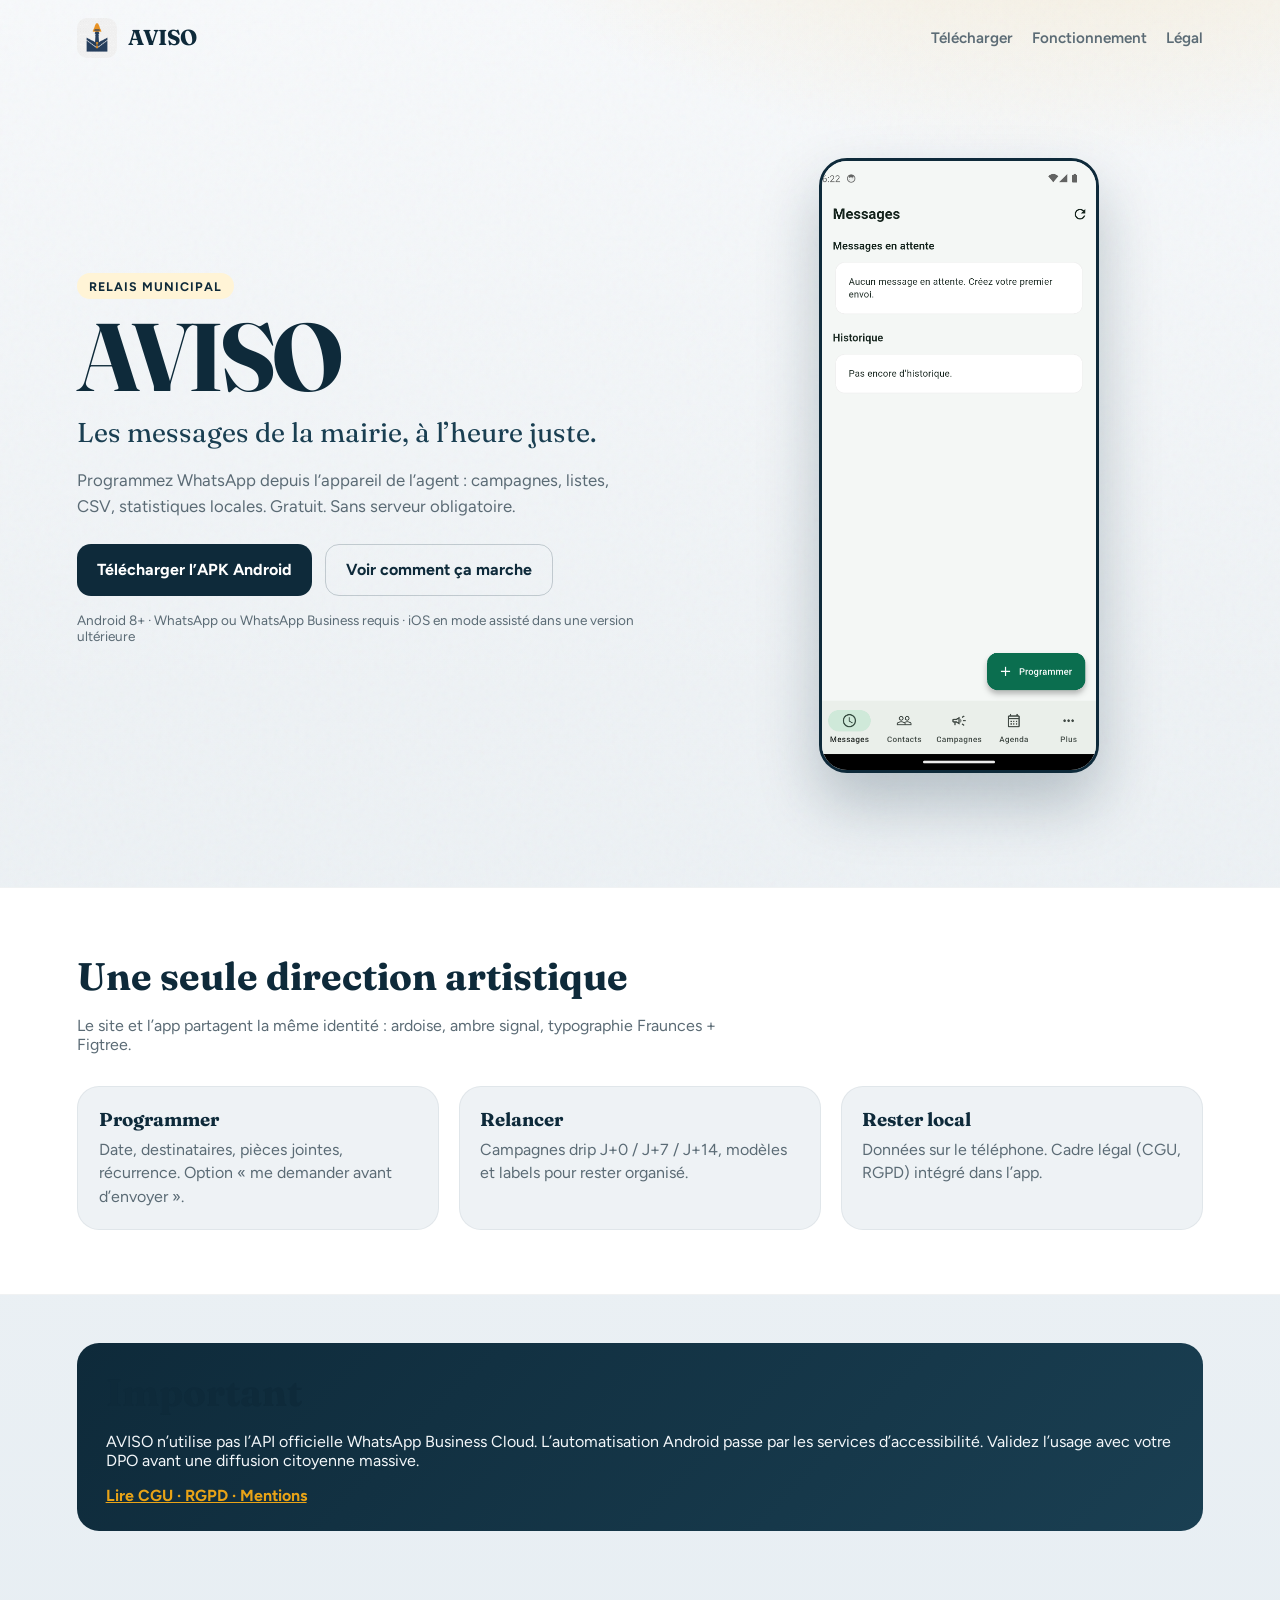
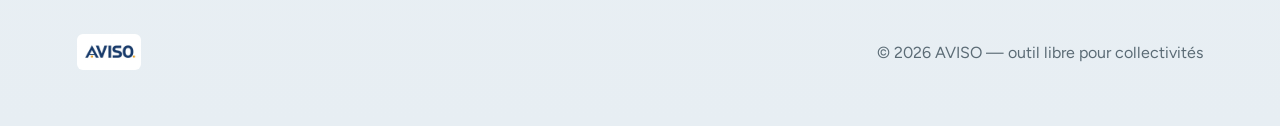
==== index.html @ c664f96c "site: AVISO download landing" ====
<!DOCTYPE html>
<html lang="fr">
<head>
  <meta charset="UTF-8" />
  <meta name="viewport" content="width=device-width, initial-scale=1" />
  <title>AVISO — Messages de mairie, à l’heure juste</title>
  <meta name="description" content="AVISO : application Android gratuite pour programmer les messages WhatsApp de votre collectivité. Téléchargement officiel." />
  <link rel="icon" href="aviso_logo.jpg" />
  <link rel="preconnect" href="https://fonts.googleapis.com" />
  <link rel="preconnect" href="https://fonts.gstatic.com" crossorigin />
  <link href="https://fonts.googleapis.com/css2?family=Figtree:wght@400;600;700&family=Fraunces:opsz,wght@9..144,600;9..144,700&display=swap" rel="stylesheet" />
  <link rel="stylesheet" href="styles.css" />
</head>
<body>
  <div class="noise" aria-hidden="true"></div>

  <header class="top">
    <a class="brand" href="./">
      <img src="aviso_logo.jpg" width="40" height="40" alt="" />
      <span>AVISO</span>
    </a>
    <nav>
      <a href="#telecharger">Télécharger</a>
      <a href="#fonctionne">Fonctionnement</a>
      <a href="legal.html">Légal</a>
    </nav>
  </header>

  <main>
    <section class="hero">
      <div class="hero-copy">
        <p class="eyebrow">Relais municipal</p>
        <h1>AVISO</h1>
        <p class="lead">Les messages de la mairie, à l’heure juste.</p>
        <p class="sub">
          Programmez WhatsApp depuis l’appareil de l’agent&nbsp;: campagnes,
          listes, CSV, statistiques locales. Gratuit. Sans serveur obligatoire.
        </p>
        <div class="cta-row" id="telecharger">
          <a class="btn primary" href="aviso-latest.apk" download>Télécharger l’APK Android</a>
          <a class="btn ghost" href="#fonctionne">Voir comment ça marche</a>
        </div>
        <p class="fine">Android 8+ · WhatsApp ou WhatsApp Business requis · iOS en mode assisté dans une version ultérieure</p>
      </div>
      <div class="hero-visual" aria-hidden="true">
        <div class="beacon"></div>
        <img class="phone-shot" src="shot_accueil.png" alt="Aperçu de l’application AVISO" />
      </div>
    </section>

    <section class="strip" id="fonctionne">
      <h2>Une seule direction artistique</h2>
      <p>Le site et l’app partagent la même identité&nbsp;: ardoise, ambre signal, typographie Fraunces + Figtree.</p>
      <div class="grid3">
        <article>
          <h3>Programmer</h3>
          <p>Date, destinataires, pièces jointes, récurrence. Option « me demander avant d’envoyer ».</p>
        </article>
        <article>
          <h3>Relancer</h3>
          <p>Campagnes drip J+0 / J+7 / J+14, modèles et labels pour rester organisé.</p>
        </article>
        <article>
          <h3>Rester local</h3>
          <p>Données sur le téléphone. Cadre légal (CGU, RGPD) intégré dans l’app.</p>
        </article>
      </div>
    </section>

    <section class="warn">
      <h2>Important</h2>
      <p>
        AVISO n’utilise pas l’API officielle WhatsApp Business Cloud. L’automatisation
        Android passe par les services d’accessibilité. Validez l’usage avec votre DPO
        avant une diffusion citoyenne massive.
      </p>
      <a href="legal.html">Lire CGU · RGPD · Mentions</a>
    </section>
  </main>

  <footer>
    <img src="aviso_wordmark.jpg" alt="AVISO" class="wordmark" />
    <p>© <span id="y"></span> AVISO — outil libre pour collectivités</p>
  </footer>
  <script>document.getElementById('y').textContent = new Date().getFullYear()</script>
</body>
</html>
---- styles.css ----
:root {
  --slate: #0e2a3a;
  --slate-soft: #1a3f52;
  --amber: #e8a317;
  --amber-soft: #fff4d6;
  --mist: #eef2f5;
  --ink: #0a1a24;
  --muted: #5b6b75;
  --chalk: #ffffff;
  --radius: 22px;
}

* { box-sizing: border-box; }
html { scroll-behavior: smooth; }
body {
  margin: 0;
  font-family: Figtree, system-ui, sans-serif;
  color: var(--ink);
  background:
    radial-gradient(1200px 600px at 85% -10%, rgba(232,163,23,.18), transparent 55%),
    linear-gradient(180deg, #f7f9fb 0%, var(--mist) 40%, #e7eef3 100%);
  min-height: 100vh;
}
.noise {
  pointer-events: none;
  position: fixed;
  inset: 0;
  opacity: .035;
  background-image: url("data:image/svg+xml,%3Csvg viewBox='0 0 200 200' xmlns='http://www.w3.org/2000/svg'%3E%3Cfilter id='n'%3E%3CfeTurbulence type='fractalNoise' baseFrequency='0.85' numOctaves='3' stitchTiles='stitch'/%3E%3C/filter%3E%3Crect width='100%25' height='100%25' filter='url(%23n)'/%3E%3C/svg%3E");
  z-index: 0;
}
.top, main, footer { position: relative; z-index: 1; }

.top {
  display: flex;
  align-items: center;
  justify-content: space-between;
  padding: 1.1rem 6vw;
}
.brand {
  display: flex;
  gap: .7rem;
  align-items: center;
  text-decoration: none;
  color: var(--slate);
  font-family: Fraunces, Georgia, serif;
  font-weight: 700;
  font-size: 1.35rem;
  letter-spacing: -.02em;
}
.brand img { border-radius: 10px; }
nav { display: flex; gap: 1.2rem; }
nav a {
  color: var(--muted);
  text-decoration: none;
  font-weight: 600;
  font-size: .95rem;
}
nav a:hover { color: var(--slate); }

.hero {
  display: grid;
  grid-template-columns: 1.1fr .9fr;
  gap: 2.5rem;
  align-items: center;
  padding: 2rem 6vw 4rem;
  min-height: calc(100vh - 88px);
}
.eyebrow {
  display: inline-block;
  margin: 0 0 .8rem;
  padding: .35rem .75rem;
  border-radius: 999px;
  background: var(--amber-soft);
  color: var(--slate);
  font-size: .78rem;
  font-weight: 700;
  letter-spacing: .08em;
  text-transform: uppercase;
}
h1 {
  margin: 0;
  font-family: Fraunces, Georgia, serif;
  font-size: clamp(3.4rem, 8vw, 6rem);
  line-height: .92;
  letter-spacing: -.04em;
  color: var(--slate);
}
.lead {
  margin: .9rem 0 0;
  font-family: Fraunces, Georgia, serif;
  font-size: clamp(1.25rem, 2.4vw, 1.7rem);
  color: var(--slate-soft);
}
.sub {
  margin: 1.1rem 0 0;
  max-width: 34rem;
  color: var(--muted);
  font-size: 1.05rem;
  line-height: 1.55;
}
.cta-row {
  display: flex;
  flex-wrap: wrap;
  gap: .8rem;
  margin-top: 1.6rem;
}
.btn {
  display: inline-flex;
  align-items: center;
  justify-content: center;
  padding: .95rem 1.25rem;
  border-radius: 14px;
  font-weight: 700;
  text-decoration: none;
  transition: transform .15s ease, background .15s ease;
}
.btn:hover { transform: translateY(-1px); }
.btn.primary { background: var(--slate); color: var(--chalk); }
.btn.primary:hover { background: var(--slate-soft); }
.btn.ghost {
  background: transparent;
  color: var(--slate);
  border: 1.5px solid rgba(14,42,58,.2);
}
.fine {
  margin-top: 1rem;
  color: var(--muted);
  font-size: .85rem;
}

.hero-visual {
  position: relative;
  display: grid;
  place-items: center;
  min-height: 520px;
}
.beacon {
  position: absolute;
  width: 280px;
  height: 280px;
  border-radius: 50%;
  background: radial-gradient(circle, rgba(232,163,23,.45), transparent 68%);
  filter: blur(8px);
  animation: pulse 4.5s ease-in-out infinite;
}
@keyframes pulse {
  0%, 100% { transform: scale(1); opacity: .7; }
  50% { transform: scale(1.08); opacity: 1; }
}
.phone-shot {
  position: relative;
  width: min(280px, 70vw);
  border-radius: 28px;
  border: 3px solid var(--slate);
  box-shadow: 0 30px 60px rgba(14,42,58,.25);
  background: var(--chalk);
}

.strip {
  padding: 4rem 6vw;
  background: var(--chalk);
  border-top: 1px solid rgba(14,42,58,.06);
  border-bottom: 1px solid rgba(14,42,58,.06);
}
.strip h2, .warn h2 {
  font-family: Fraunces, Georgia, serif;
  font-size: clamp(1.8rem, 3vw, 2.4rem);
  margin: 0 0 .6rem;
  color: var(--slate);
}
.strip > p { color: var(--muted); max-width: 40rem; }
.grid3 {
  display: grid;
  grid-template-columns: repeat(3, 1fr);
  gap: 1.2rem;
  margin-top: 2rem;
}
.grid3 article {
  padding: 1.3rem;
  border-radius: var(--radius);
  background: var(--mist);
  border: 1px solid rgba(14,42,58,.06);
}
.grid3 h3 {
  margin: 0 0 .45rem;
  font-family: Fraunces, Georgia, serif;
  color: var(--slate);
}
.grid3 p { margin: 0; color: var(--muted); line-height: 1.45; }

.warn {
  margin: 3rem 6vw 4rem;
  padding: 1.6rem 1.8rem;
  border-radius: var(--radius);
  background: linear-gradient(135deg, var(--slate), var(--slate-soft));
  color: #f3f7fa;
}
.warn a { color: var(--amber); font-weight: 700; }

footer {
  padding: 2rem 6vw 3rem;
  display: flex;
  flex-wrap: wrap;
  gap: 1rem;
  align-items: center;
  justify-content: space-between;
  color: var(--muted);
}
.wordmark {
  height: 36px;
  width: auto;
  border-radius: 6px;
}

.legal-wrap {
  max-width: 760px;
  margin: 0 auto;
  padding: 2rem 6vw 4rem;
}
.legal-wrap h1 {
  font-size: 2.4rem;
}
.legal-wrap article {
  margin-top: 2rem;
  padding: 1.4rem;
  background: var(--chalk);
  border-radius: 18px;
  border: 1px solid rgba(14,42,58,.08);
}
.legal-wrap h2 {
  font-family: Fraunces, Georgia, serif;
  color: var(--slate);
}
.legal-wrap p, .legal-wrap li { color: var(--muted); line-height: 1.55; }

@media (max-width: 900px) {
  .hero { grid-template-columns: 1fr; min-height: auto; padding-top: 1rem; }
  .hero-visual { min-height: 420px; order: -1; }
  .grid3 { grid-template-columns: 1fr; }
  nav { display: none; }
}
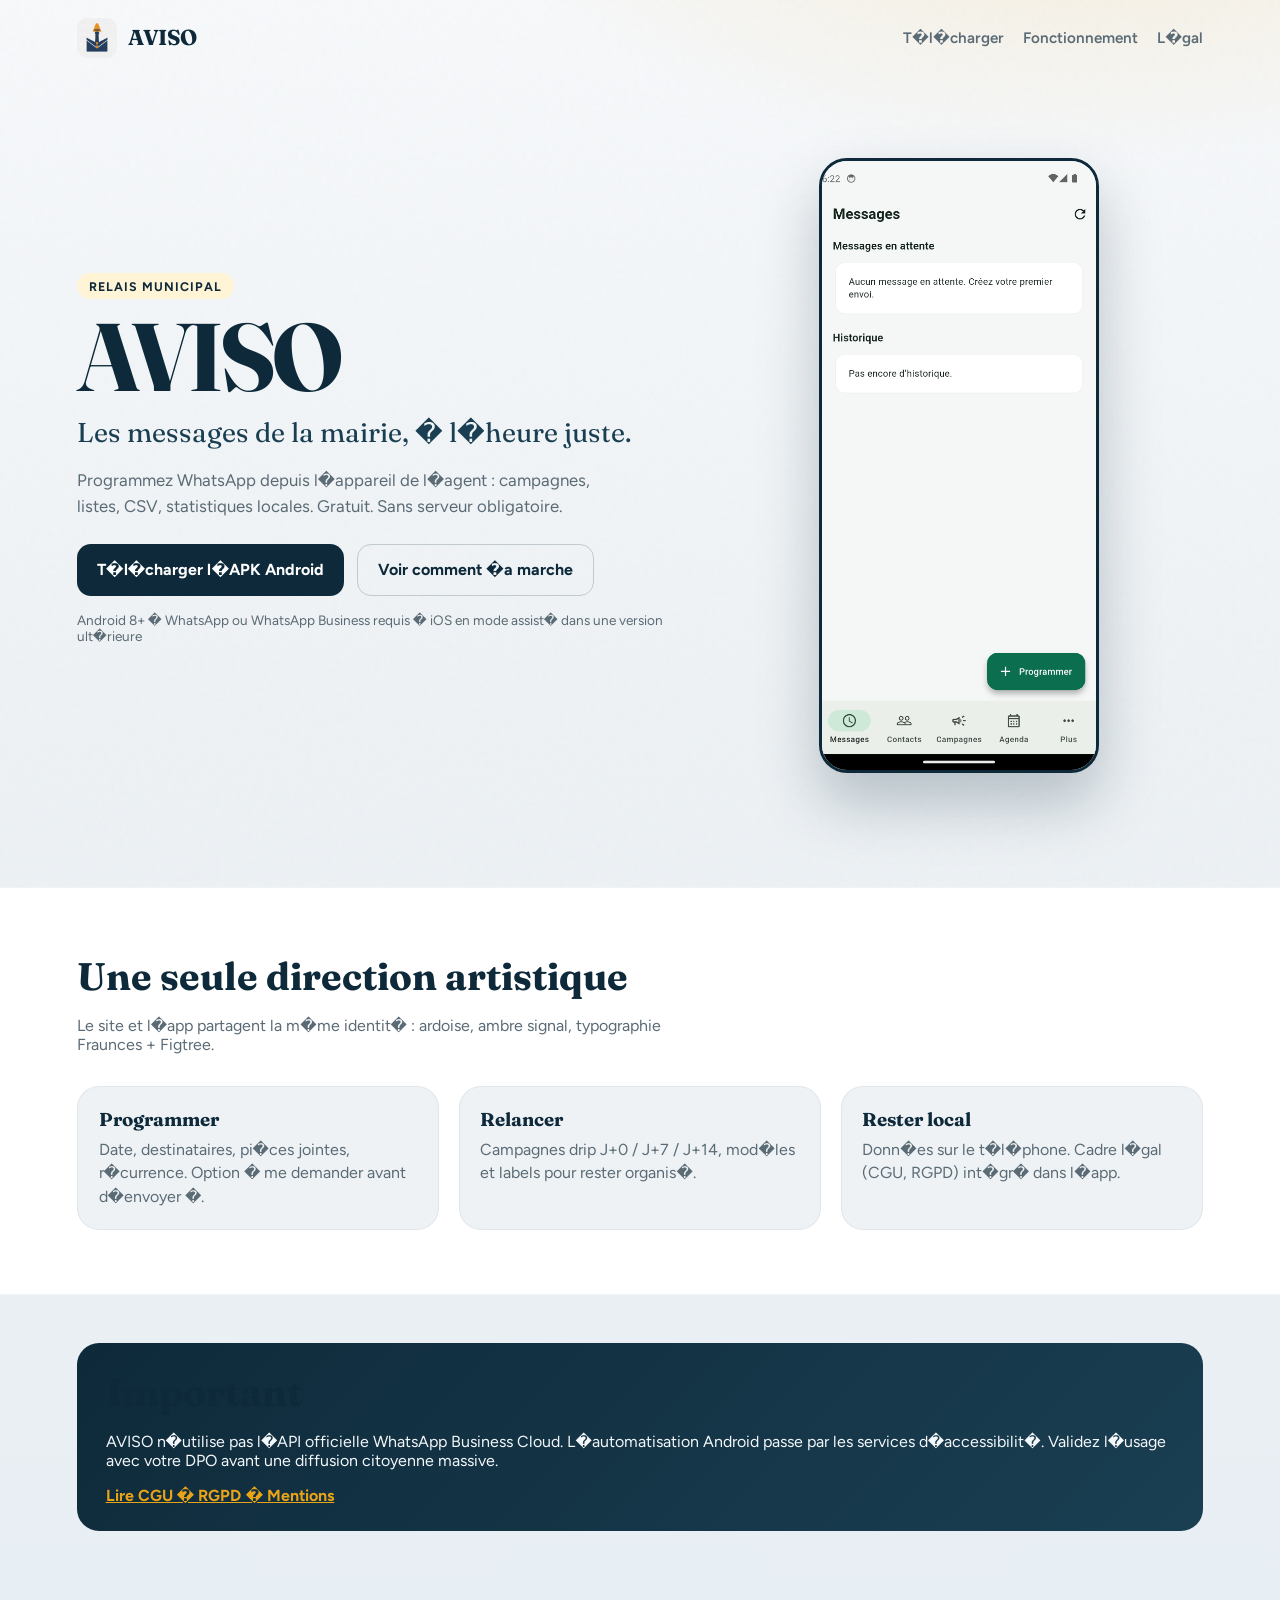
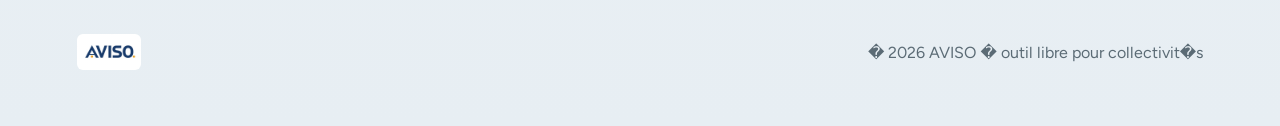
==== commit 7769e3a5: "site: remove oversized apk, link to releases" ====
--- a/index.html
+++ b/index.html
@@ -3,8 +3,8 @@
 <head>
   <meta charset="UTF-8" />
   <meta name="viewport" content="width=device-width, initial-scale=1" />
-  <title>AVISO — Messages de mairie, à l’heure juste</title>
-  <meta name="description" content="AVISO : application Android gratuite pour programmer les messages WhatsApp de votre collectivité. Téléchargement officiel." />
+  <title>AVISO � Messages de mairie, � l�heure juste</title>
+  <meta name="description" content="AVISO : application Android gratuite pour programmer les messages WhatsApp de votre collectivit�. T�l�chargement officiel." />
   <link rel="icon" href="aviso_logo.jpg" />
   <link rel="preconnect" href="https://fonts.googleapis.com" />
   <link rel="preconnect" href="https://fonts.gstatic.com" crossorigin />
@@ -20,9 +20,9 @@
       <span>AVISO</span>
     </a>
     <nav>
-      <a href="#telecharger">Télécharger</a>
+      <a href="#telecharger">T�l�charger</a>
       <a href="#fonctionne">Fonctionnement</a>
-      <a href="legal.html">Légal</a>
+      <a href="legal.html">L�gal</a>
     </nav>
   </header>
 
@@ -31,38 +31,38 @@
       <div class="hero-copy">
         <p class="eyebrow">Relais municipal</p>
         <h1>AVISO</h1>
-        <p class="lead">Les messages de la mairie, à l’heure juste.</p>
+        <p class="lead">Les messages de la mairie, � l�heure juste.</p>
         <p class="sub">
-          Programmez WhatsApp depuis l’appareil de l’agent&nbsp;: campagnes,
+          Programmez WhatsApp depuis l�appareil de l�agent&nbsp;: campagnes,
           listes, CSV, statistiques locales. Gratuit. Sans serveur obligatoire.
         </p>
         <div class="cta-row" id="telecharger">
-          <a class="btn primary" href="aviso-latest.apk" download>Télécharger l’APK Android</a>
-          <a class="btn ghost" href="#fonctionne">Voir comment ça marche</a>
+          <a class="btn primary" href="https://github.com/galaxie44/aviso-app/releases/latest/download/app-armeabi-v7a-release.apk" download>T�l�charger l�APK Android</a>
+          <a class="btn ghost" href="#fonctionne">Voir comment �a marche</a>
         </div>
-        <p class="fine">Android 8+ · WhatsApp ou WhatsApp Business requis · iOS en mode assisté dans une version ultérieure</p>
+        <p class="fine">Android 8+ � WhatsApp ou WhatsApp Business requis � iOS en mode assist� dans une version ult�rieure</p>
       </div>
       <div class="hero-visual" aria-hidden="true">
         <div class="beacon"></div>
-        <img class="phone-shot" src="shot_accueil.png" alt="Aperçu de l’application AVISO" />
+        <img class="phone-shot" src="shot_accueil.png" alt="Aper�u de l�application AVISO" />
       </div>
     </section>
 
     <section class="strip" id="fonctionne">
       <h2>Une seule direction artistique</h2>
-      <p>Le site et l’app partagent la même identité&nbsp;: ardoise, ambre signal, typographie Fraunces + Figtree.</p>
+      <p>Le site et l�app partagent la m�me identit�&nbsp;: ardoise, ambre signal, typographie Fraunces + Figtree.</p>
       <div class="grid3">
         <article>
           <h3>Programmer</h3>
-          <p>Date, destinataires, pièces jointes, récurrence. Option « me demander avant d’envoyer ».</p>
+          <p>Date, destinataires, pi�ces jointes, r�currence. Option � me demander avant d�envoyer �.</p>
         </article>
         <article>
           <h3>Relancer</h3>
-          <p>Campagnes drip J+0 / J+7 / J+14, modèles et labels pour rester organisé.</p>
+          <p>Campagnes drip J+0 / J+7 / J+14, mod�les et labels pour rester organis�.</p>
         </article>
         <article>
           <h3>Rester local</h3>
-          <p>Données sur le téléphone. Cadre légal (CGU, RGPD) intégré dans l’app.</p>
+          <p>Donn�es sur le t�l�phone. Cadre l�gal (CGU, RGPD) int�gr� dans l�app.</p>
         </article>
       </div>
     </section>
@@ -70,17 +70,17 @@
     <section class="warn">
       <h2>Important</h2>
       <p>
-        AVISO n’utilise pas l’API officielle WhatsApp Business Cloud. L’automatisation
-        Android passe par les services d’accessibilité. Validez l’usage avec votre DPO
+        AVISO n�utilise pas l�API officielle WhatsApp Business Cloud. L�automatisation
+        Android passe par les services d�accessibilit�. Validez l�usage avec votre DPO
         avant une diffusion citoyenne massive.
       </p>
-      <a href="legal.html">Lire CGU · RGPD · Mentions</a>
+      <a href="legal.html">Lire CGU � RGPD � Mentions</a>
     </section>
   </main>
 
   <footer>
     <img src="aviso_wordmark.jpg" alt="AVISO" class="wordmark" />
-    <p>© <span id="y"></span> AVISO — outil libre pour collectivités</p>
+    <p>� <span id="y"></span> AVISO � outil libre pour collectivit�s</p>
   </footer>
   <script>document.getElementById('y').textContent = new Date().getFullYear()</script>
 </body>
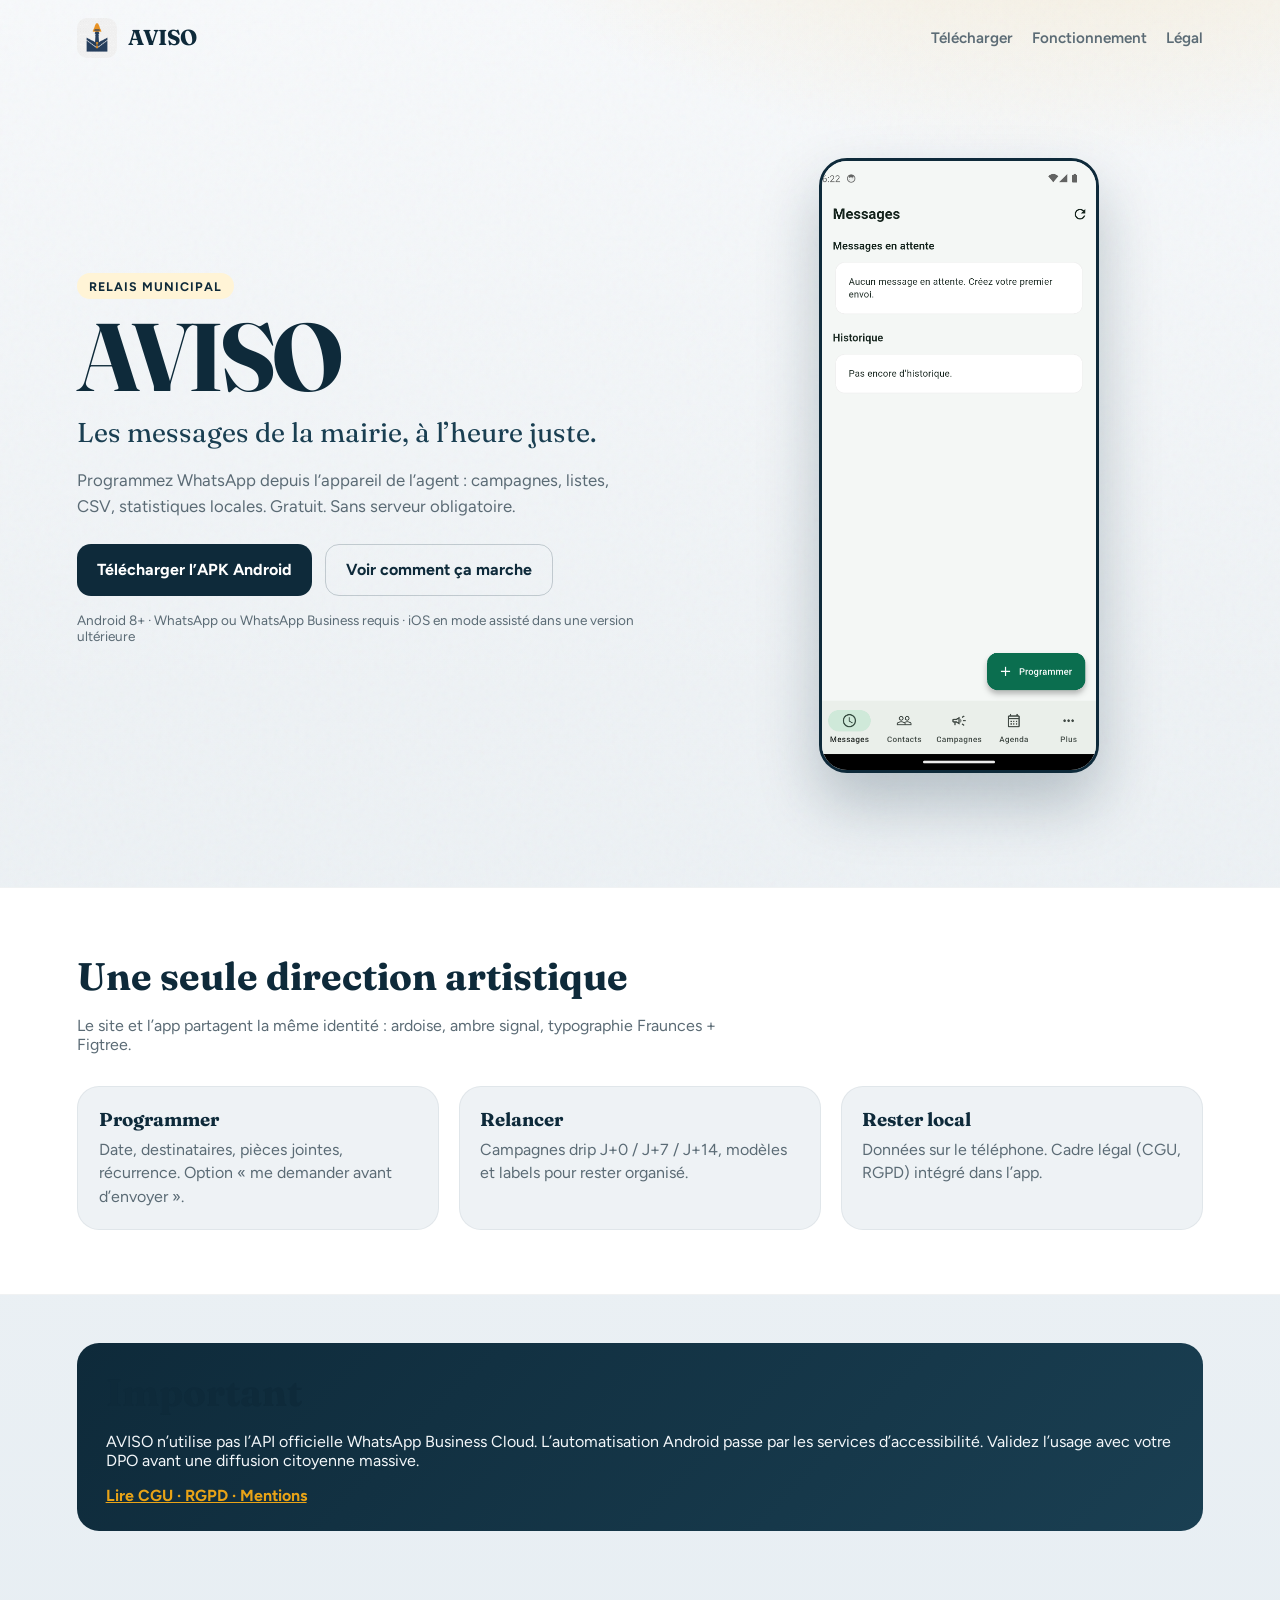
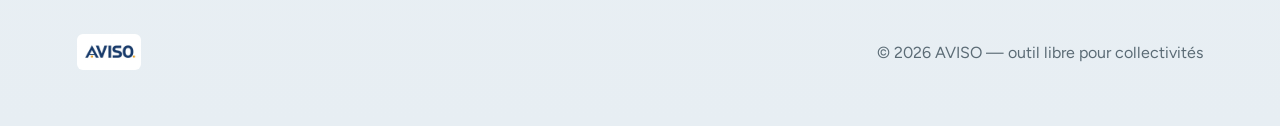
==== commit 2452f524: "site: download button points to release apk" ====
--- a/index.html
+++ b/index.html
@@ -3,8 +3,8 @@
 <head>
   <meta charset="UTF-8" />
   <meta name="viewport" content="width=device-width, initial-scale=1" />
-  <title>AVISO � Messages de mairie, � l�heure juste</title>
-  <meta name="description" content="AVISO : application Android gratuite pour programmer les messages WhatsApp de votre collectivit�. T�l�chargement officiel." />
+  <title>AVISO — Messages de mairie, à l’heure juste</title>
+  <meta name="description" content="AVISO : application Android gratuite pour programmer les messages WhatsApp de votre collectivité. Téléchargement officiel." />
   <link rel="icon" href="aviso_logo.jpg" />
   <link rel="preconnect" href="https://fonts.googleapis.com" />
   <link rel="preconnect" href="https://fonts.gstatic.com" crossorigin />
@@ -20,9 +20,9 @@
       <span>AVISO</span>
     </a>
     <nav>
-      <a href="#telecharger">T�l�charger</a>
+      <a href="#telecharger">Télécharger</a>
       <a href="#fonctionne">Fonctionnement</a>
-      <a href="legal.html">L�gal</a>
+      <a href="legal.html">Légal</a>
     </nav>
   </header>
 
@@ -31,38 +31,38 @@
       <div class="hero-copy">
         <p class="eyebrow">Relais municipal</p>
         <h1>AVISO</h1>
-        <p class="lead">Les messages de la mairie, � l�heure juste.</p>
+        <p class="lead">Les messages de la mairie, à l’heure juste.</p>
         <p class="sub">
-          Programmez WhatsApp depuis l�appareil de l�agent&nbsp;: campagnes,
+          Programmez WhatsApp depuis l’appareil de l’agent&nbsp;: campagnes,
           listes, CSV, statistiques locales. Gratuit. Sans serveur obligatoire.
         </p>
         <div class="cta-row" id="telecharger">
-          <a class="btn primary" href="https://github.com/galaxie44/aviso-app/releases/latest/download/app-armeabi-v7a-release.apk" download>T�l�charger l�APK Android</a>
-          <a class="btn ghost" href="#fonctionne">Voir comment �a marche</a>
+          <a class="btn primary" href="https://github.com/galaxie44/aviso-app/releases/latest/download/app-armeabi-v7a-release.apk">Télécharger l’APK Android</a>
+          <a class="btn ghost" href="#fonctionne">Voir comment ça marche</a>
         </div>
-        <p class="fine">Android 8+ � WhatsApp ou WhatsApp Business requis � iOS en mode assist� dans une version ult�rieure</p>
+        <p class="fine">Android 8+ · WhatsApp ou WhatsApp Business requis · iOS en mode assisté dans une version ultérieure</p>
       </div>
       <div class="hero-visual" aria-hidden="true">
         <div class="beacon"></div>
-        <img class="phone-shot" src="shot_accueil.png" alt="Aper�u de l�application AVISO" />
+        <img class="phone-shot" src="shot_accueil.png" alt="Aperçu de l’application AVISO" />
       </div>
     </section>
 
     <section class="strip" id="fonctionne">
       <h2>Une seule direction artistique</h2>
-      <p>Le site et l�app partagent la m�me identit�&nbsp;: ardoise, ambre signal, typographie Fraunces + Figtree.</p>
+      <p>Le site et l’app partagent la même identité&nbsp;: ardoise, ambre signal, typographie Fraunces + Figtree.</p>
       <div class="grid3">
         <article>
           <h3>Programmer</h3>
-          <p>Date, destinataires, pi�ces jointes, r�currence. Option � me demander avant d�envoyer �.</p>
+          <p>Date, destinataires, pièces jointes, récurrence. Option « me demander avant d’envoyer ».</p>
         </article>
         <article>
           <h3>Relancer</h3>
-          <p>Campagnes drip J+0 / J+7 / J+14, mod�les et labels pour rester organis�.</p>
+          <p>Campagnes drip J+0 / J+7 / J+14, modèles et labels pour rester organisé.</p>
         </article>
         <article>
           <h3>Rester local</h3>
-          <p>Donn�es sur le t�l�phone. Cadre l�gal (CGU, RGPD) int�gr� dans l�app.</p>
+          <p>Données sur le téléphone. Cadre légal (CGU, RGPD) intégré dans l’app.</p>
         </article>
       </div>
     </section>
@@ -70,17 +70,17 @@
     <section class="warn">
       <h2>Important</h2>
       <p>
-        AVISO n�utilise pas l�API officielle WhatsApp Business Cloud. L�automatisation
-        Android passe par les services d�accessibilit�. Validez l�usage avec votre DPO
+        AVISO n’utilise pas l’API officielle WhatsApp Business Cloud. L’automatisation
+        Android passe par les services d’accessibilité. Validez l’usage avec votre DPO
         avant une diffusion citoyenne massive.
       </p>
-      <a href="legal.html">Lire CGU � RGPD � Mentions</a>
+      <a href="legal.html">Lire CGU · RGPD · Mentions</a>
     </section>
   </main>
 
   <footer>
     <img src="aviso_wordmark.jpg" alt="AVISO" class="wordmark" />
-    <p>� <span id="y"></span> AVISO � outil libre pour collectivit�s</p>
+    <p>© <span id="y"></span> AVISO — outil libre pour collectivités</p>
   </footer>
   <script>document.getElementById('y').textContent = new Date().getFullYear()</script>
 </body>
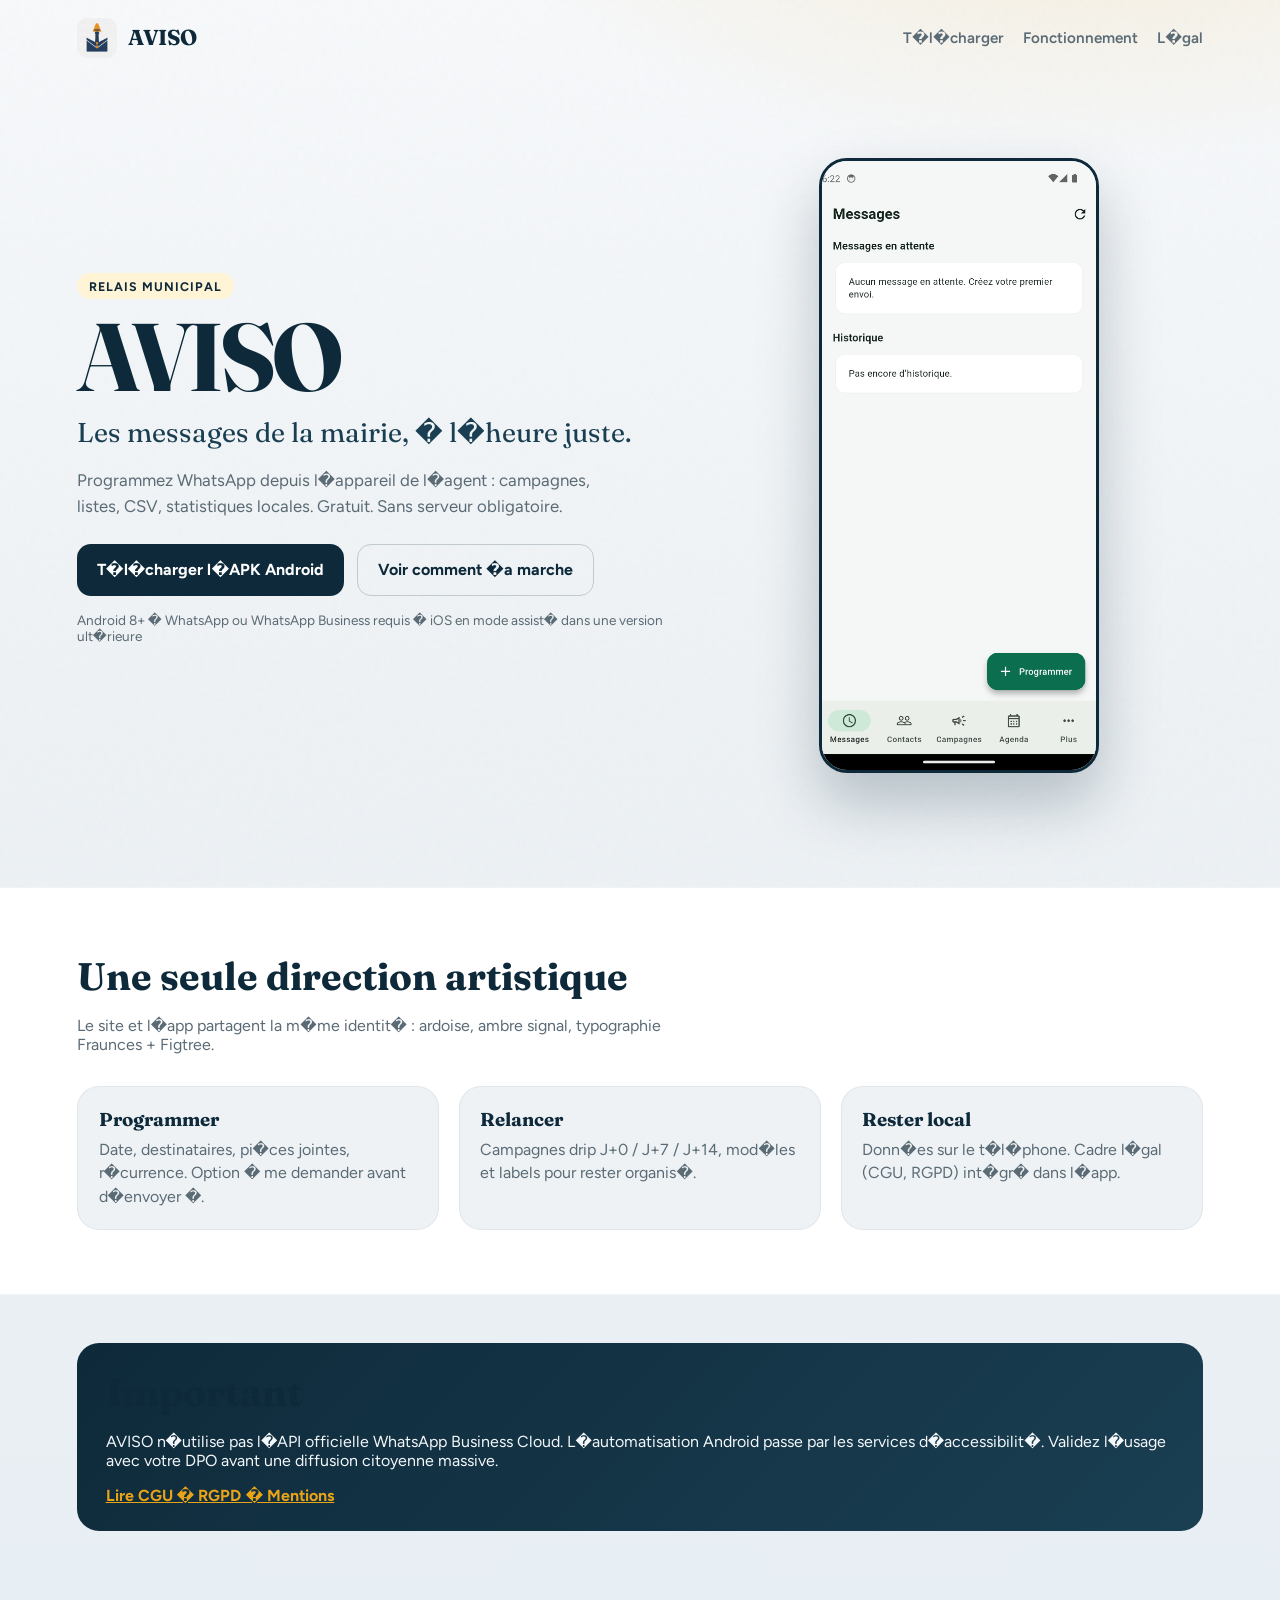
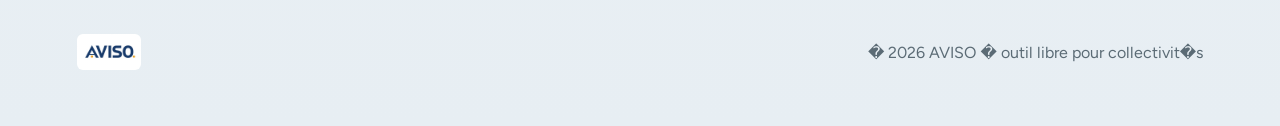
==== commit 6d74d403: "fix: apk download filename" ====
--- a/index.html
+++ b/index.html
@@ -3,8 +3,8 @@
 <head>
   <meta charset="UTF-8" />
   <meta name="viewport" content="width=device-width, initial-scale=1" />
-  <title>AVISO — Messages de mairie, à l’heure juste</title>
-  <meta name="description" content="AVISO : application Android gratuite pour programmer les messages WhatsApp de votre collectivité. Téléchargement officiel." />
+  <title>AVISO � Messages de mairie, � l�heure juste</title>
+  <meta name="description" content="AVISO : application Android gratuite pour programmer les messages WhatsApp de votre collectivit�. T�l�chargement officiel." />
   <link rel="icon" href="aviso_logo.jpg" />
   <link rel="preconnect" href="https://fonts.googleapis.com" />
   <link rel="preconnect" href="https://fonts.gstatic.com" crossorigin />
@@ -20,9 +20,9 @@
       <span>AVISO</span>
     </a>
     <nav>
-      <a href="#telecharger">Télécharger</a>
+      <a href="#telecharger">T�l�charger</a>
       <a href="#fonctionne">Fonctionnement</a>
-      <a href="legal.html">Légal</a>
+      <a href="legal.html">L�gal</a>
     </nav>
   </header>
 
@@ -31,38 +31,38 @@
       <div class="hero-copy">
         <p class="eyebrow">Relais municipal</p>
         <h1>AVISO</h1>
-        <p class="lead">Les messages de la mairie, à l’heure juste.</p>
+        <p class="lead">Les messages de la mairie, � l�heure juste.</p>
         <p class="sub">
-          Programmez WhatsApp depuis l’appareil de l’agent&nbsp;: campagnes,
+          Programmez WhatsApp depuis l�appareil de l�agent&nbsp;: campagnes,
           listes, CSV, statistiques locales. Gratuit. Sans serveur obligatoire.
         </p>
         <div class="cta-row" id="telecharger">
-          <a class="btn primary" href="https://github.com/galaxie44/aviso-app/releases/latest/download/app-armeabi-v7a-release.apk">Télécharger l’APK Android</a>
-          <a class="btn ghost" href="#fonctionne">Voir comment ça marche</a>
+          <a class="btn primary" href="https://github.com/galaxie44/aviso-app/releases/latest/download/app-debug.apk">T�l�charger l�APK Android</a>
+          <a class="btn ghost" href="#fonctionne">Voir comment �a marche</a>
         </div>
-        <p class="fine">Android 8+ · WhatsApp ou WhatsApp Business requis · iOS en mode assisté dans une version ultérieure</p>
+        <p class="fine">Android 8+ � WhatsApp ou WhatsApp Business requis � iOS en mode assist� dans une version ult�rieure</p>
       </div>
       <div class="hero-visual" aria-hidden="true">
         <div class="beacon"></div>
-        <img class="phone-shot" src="shot_accueil.png" alt="Aperçu de l’application AVISO" />
+        <img class="phone-shot" src="shot_accueil.png" alt="Aper�u de l�application AVISO" />
       </div>
     </section>
 
     <section class="strip" id="fonctionne">
       <h2>Une seule direction artistique</h2>
-      <p>Le site et l’app partagent la même identité&nbsp;: ardoise, ambre signal, typographie Fraunces + Figtree.</p>
+      <p>Le site et l�app partagent la m�me identit�&nbsp;: ardoise, ambre signal, typographie Fraunces + Figtree.</p>
       <div class="grid3">
         <article>
           <h3>Programmer</h3>
-          <p>Date, destinataires, pièces jointes, récurrence. Option « me demander avant d’envoyer ».</p>
+          <p>Date, destinataires, pi�ces jointes, r�currence. Option � me demander avant d�envoyer �.</p>
         </article>
         <article>
           <h3>Relancer</h3>
-          <p>Campagnes drip J+0 / J+7 / J+14, modèles et labels pour rester organisé.</p>
+          <p>Campagnes drip J+0 / J+7 / J+14, mod�les et labels pour rester organis�.</p>
         </article>
         <article>
           <h3>Rester local</h3>
-          <p>Données sur le téléphone. Cadre légal (CGU, RGPD) intégré dans l’app.</p>
+          <p>Donn�es sur le t�l�phone. Cadre l�gal (CGU, RGPD) int�gr� dans l�app.</p>
         </article>
       </div>
     </section>
@@ -70,17 +70,17 @@
     <section class="warn">
       <h2>Important</h2>
       <p>
-        AVISO n’utilise pas l’API officielle WhatsApp Business Cloud. L’automatisation
-        Android passe par les services d’accessibilité. Validez l’usage avec votre DPO
+        AVISO n�utilise pas l�API officielle WhatsApp Business Cloud. L�automatisation
+        Android passe par les services d�accessibilit�. Validez l�usage avec votre DPO
         avant une diffusion citoyenne massive.
       </p>
-      <a href="legal.html">Lire CGU · RGPD · Mentions</a>
+      <a href="legal.html">Lire CGU � RGPD � Mentions</a>
     </section>
   </main>
 
   <footer>
     <img src="aviso_wordmark.jpg" alt="AVISO" class="wordmark" />
-    <p>© <span id="y"></span> AVISO — outil libre pour collectivités</p>
+    <p>� <span id="y"></span> AVISO � outil libre pour collectivit�s</p>
   </footer>
   <script>document.getElementById('y').textContent = new Date().getFullYear()</script>
 </body>
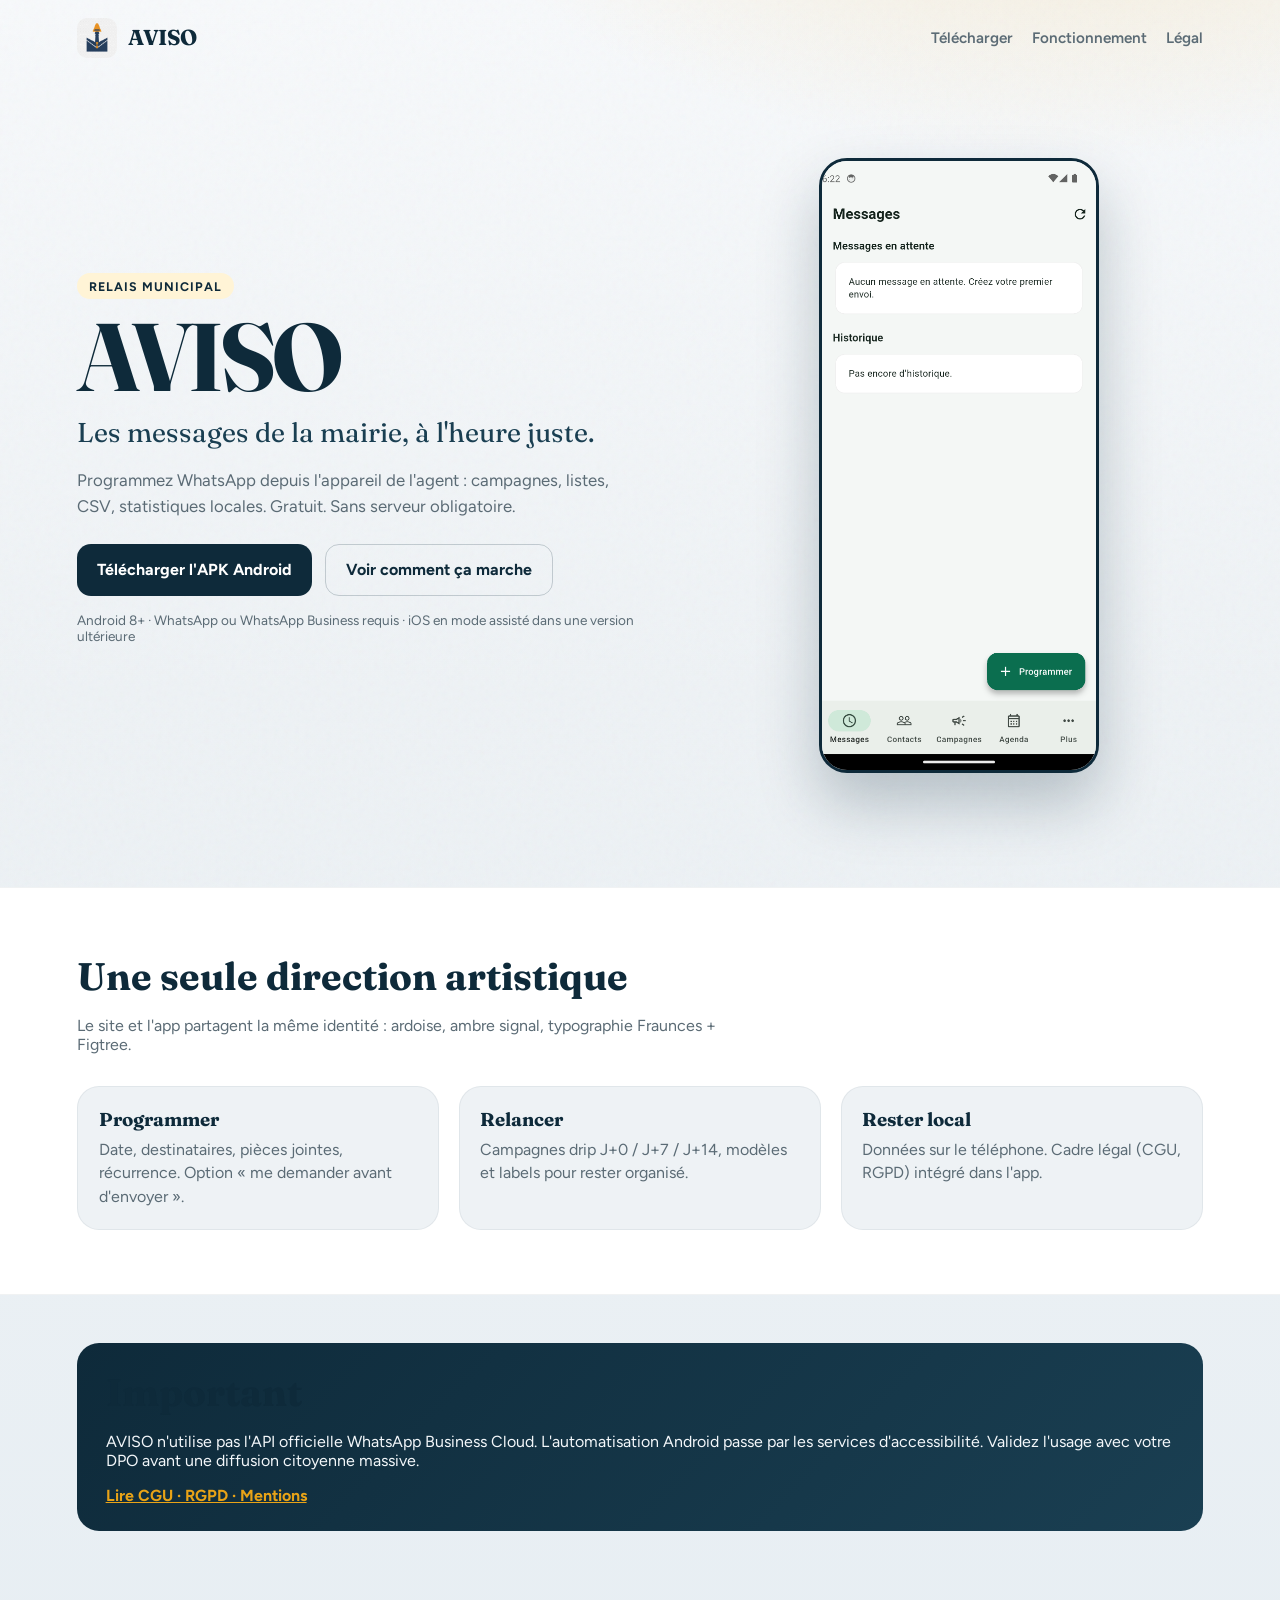
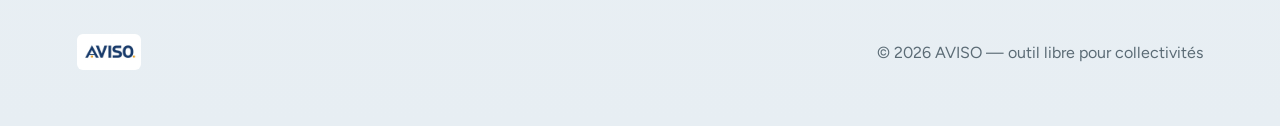
==== commit 6570e34e: "fix: UTF-8 accents on landing and legal pages" ====
--- a/index.html
+++ b/index.html
@@ -1,86 +1,82 @@
 <!DOCTYPE html>
 <html lang="fr">
 <head>
-  <meta charset="UTF-8" />
+  <meta charset="utf-8" />
+  <meta http-equiv="Content-Type" content="text/html; charset=utf-8" />
   <meta name="viewport" content="width=device-width, initial-scale=1" />
-  <title>AVISO � Messages de mairie, � l�heure juste</title>
-  <meta name="description" content="AVISO : application Android gratuite pour programmer les messages WhatsApp de votre collectivit�. T�l�chargement officiel." />
+  <title>AVISO — Messages de mairie, à l'heure juste</title>
+  <meta name="description" content="AVISO : application Android gratuite pour programmer les messages WhatsApp de votre collectivité. Téléchargement officiel." />
   <link rel="icon" href="aviso_logo.jpg" />
   <link rel="preconnect" href="https://fonts.googleapis.com" />
   <link rel="preconnect" href="https://fonts.gstatic.com" crossorigin />
-  <link href="https://fonts.googleapis.com/css2?family=Figtree:wght@400;600;700&family=Fraunces:opsz,wght@9..144,600;9..144,700&display=swap" rel="stylesheet" />
+  <link href="https://fonts.googleapis.com/css2?family=Figtree:wght@400;600;700&amp;family=Fraunces:opsz,wght@9..144,600;9..144,700&amp;display=swap" rel="stylesheet" />
   <link rel="stylesheet" href="styles.css" />
 </head>
 <body>
   <div class="noise" aria-hidden="true"></div>
-
   <header class="top">
     <a class="brand" href="./">
       <img src="aviso_logo.jpg" width="40" height="40" alt="" />
       <span>AVISO</span>
     </a>
     <nav>
-      <a href="#telecharger">T�l�charger</a>
+      <a href="#telecharger">Télécharger</a>
       <a href="#fonctionne">Fonctionnement</a>
-      <a href="legal.html">L�gal</a>
+      <a href="legal.html">Légal</a>
     </nav>
   </header>
-
   <main>
     <section class="hero">
       <div class="hero-copy">
         <p class="eyebrow">Relais municipal</p>
         <h1>AVISO</h1>
-        <p class="lead">Les messages de la mairie, � l�heure juste.</p>
+        <p class="lead">Les messages de la mairie, à l'heure juste.</p>
         <p class="sub">
-          Programmez WhatsApp depuis l�appareil de l�agent&nbsp;: campagnes,
+          Programmez WhatsApp depuis l'appareil de l'agent&nbsp;: campagnes,
           listes, CSV, statistiques locales. Gratuit. Sans serveur obligatoire.
         </p>
         <div class="cta-row" id="telecharger">
-          <a class="btn primary" href="https://github.com/galaxie44/aviso-app/releases/latest/download/app-debug.apk">T�l�charger l�APK Android</a>
-          <a class="btn ghost" href="#fonctionne">Voir comment �a marche</a>
+          <a class="btn primary" href="https://github.com/galaxie44/aviso-app/releases/latest/download/app-debug.apk">Télécharger l'APK Android</a>
+          <a class="btn ghost" href="#fonctionne">Voir comment ça marche</a>
         </div>
-        <p class="fine">Android 8+ � WhatsApp ou WhatsApp Business requis � iOS en mode assist� dans une version ult�rieure</p>
+        <p class="fine">Android 8+ · WhatsApp ou WhatsApp Business requis · iOS en mode assisté dans une version ultérieure</p>
       </div>
       <div class="hero-visual" aria-hidden="true">
         <div class="beacon"></div>
-        <img class="phone-shot" src="shot_accueil.png" alt="Aper�u de l�application AVISO" />
+        <img class="phone-shot" src="shot_accueil.png" alt="Aperçu de l'application AVISO" />
       </div>
     </section>
-
     <section class="strip" id="fonctionne">
       <h2>Une seule direction artistique</h2>
-      <p>Le site et l�app partagent la m�me identit�&nbsp;: ardoise, ambre signal, typographie Fraunces + Figtree.</p>
+      <p>Le site et l'app partagent la même identité&nbsp;: ardoise, ambre signal, typographie Fraunces + Figtree.</p>
       <div class="grid3">
         <article>
           <h3>Programmer</h3>
-          <p>Date, destinataires, pi�ces jointes, r�currence. Option � me demander avant d�envoyer �.</p>
+          <p>Date, destinataires, pièces jointes, récurrence. Option « me demander avant d'envoyer ».</p>
         </article>
         <article>
           <h3>Relancer</h3>
-          <p>Campagnes drip J+0 / J+7 / J+14, mod�les et labels pour rester organis�.</p>
+          <p>Campagnes drip J+0 / J+7 / J+14, modèles et labels pour rester organisé.</p>
         </article>
         <article>
           <h3>Rester local</h3>
-          <p>Donn�es sur le t�l�phone. Cadre l�gal (CGU, RGPD) int�gr� dans l�app.</p>
+          <p>Données sur le téléphone. Cadre légal (CGU, RGPD) intégré dans l'app.</p>
         </article>
       </div>
     </section>
-
     <section class="warn">
       <h2>Important</h2>
       <p>
-        AVISO n�utilise pas l�API officielle WhatsApp Business Cloud. L�automatisation
-        Android passe par les services d�accessibilit�. Validez l�usage avec votre DPO
+        AVISO n'utilise pas l'API officielle WhatsApp Business Cloud. L'automatisation
+        Android passe par les services d'accessibilité. Validez l'usage avec votre DPO
         avant une diffusion citoyenne massive.
       </p>
-      <a href="legal.html">Lire CGU � RGPD � Mentions</a>
+      <a href="legal.html">Lire CGU · RGPD · Mentions</a>
     </section>
   </main>
-
   <footer>
     <img src="aviso_wordmark.jpg" alt="AVISO" class="wordmark" />
-    <p>� <span id="y"></span> AVISO � outil libre pour collectivit�s</p>
+    <p>© <span id="y"></span> AVISO — outil libre pour collectivités</p>
   </footer>
   <script>document.getElementById('y').textContent = new Date().getFullYear()</script>
 </body>
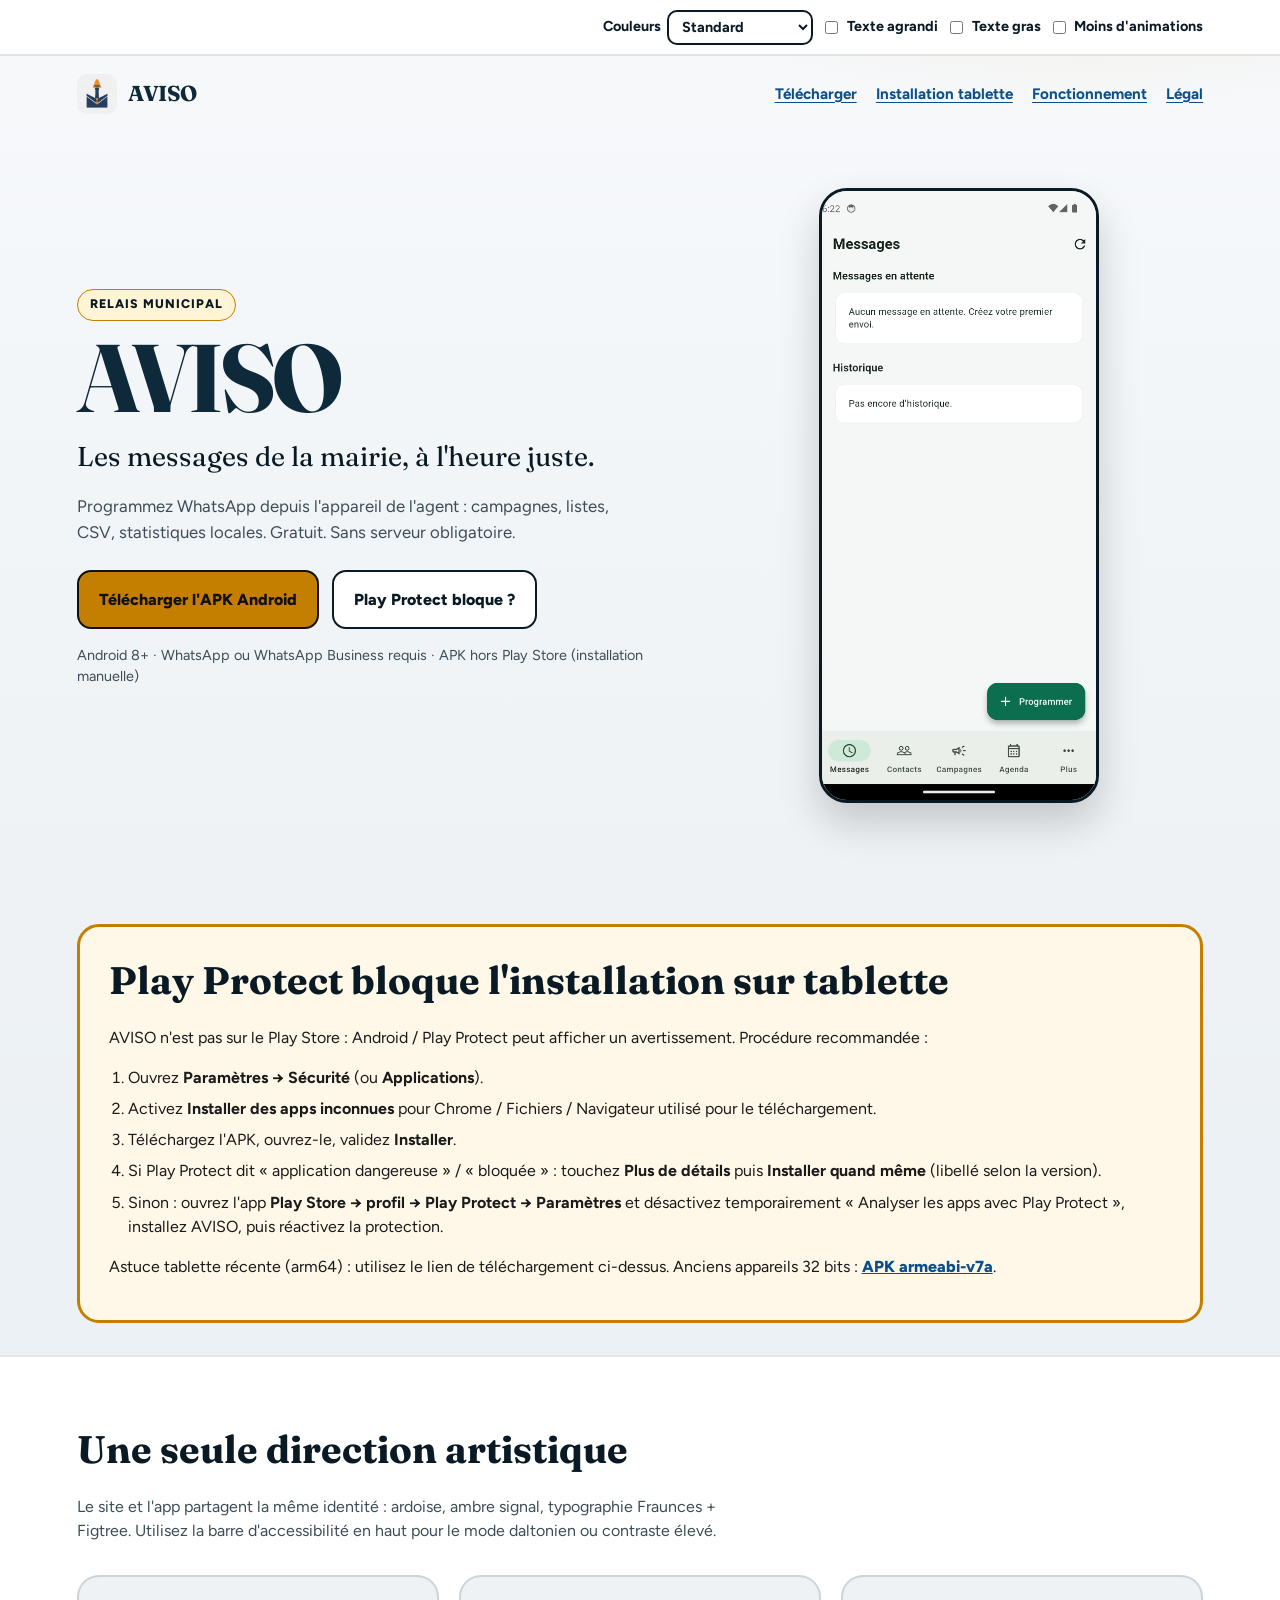
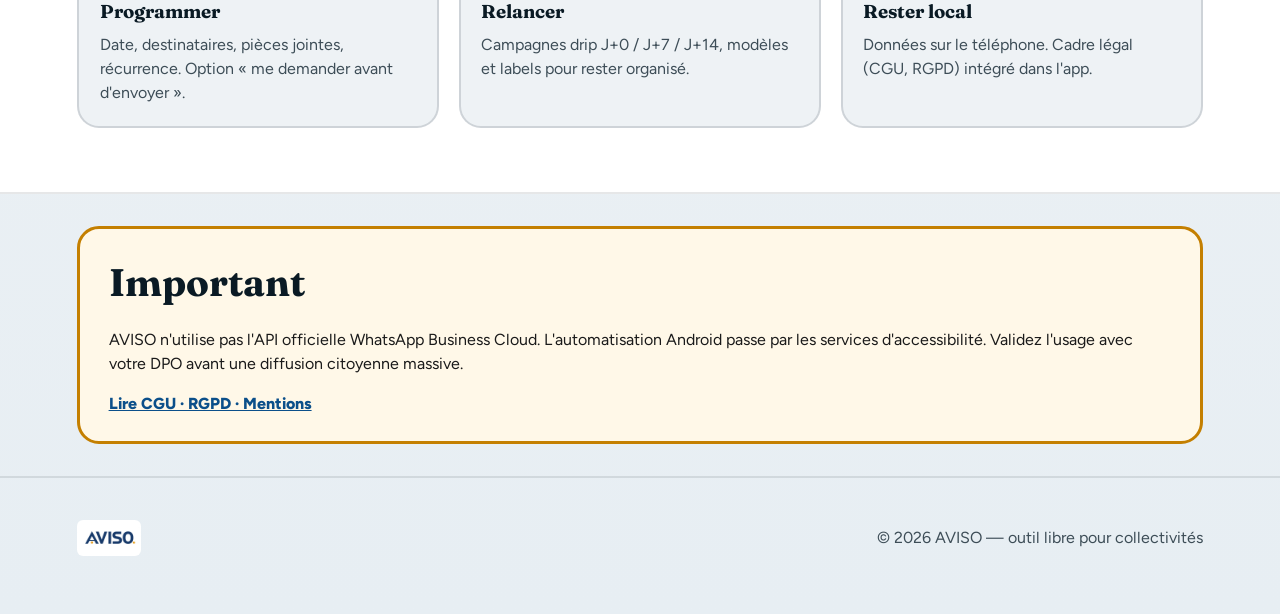
==== commit 15da8e05: "fix: contrast, a11y modes, Play Protect install guide" ====
--- a/index.html
+++ b/index.html
@@ -1,5 +1,5 @@
 <!DOCTYPE html>
-<html lang="fr">
+<html lang="fr" data-theme="standard">
 <head>
   <meta charset="utf-8" />
   <meta http-equiv="Content-Type" content="text/html; charset=utf-8" />
@@ -9,23 +9,72 @@
   <link rel="icon" href="aviso_logo.jpg" />
   <link rel="preconnect" href="https://fonts.googleapis.com" />
   <link rel="preconnect" href="https://fonts.gstatic.com" crossorigin />
-  <link href="https://fonts.googleapis.com/css2?family=Figtree:wght@400;600;700&amp;family=Fraunces:opsz,wght@9..144,600;9..144,700&amp;display=swap" rel="stylesheet" />
+  <link href="https://fonts.googleapis.com/css2?family=Figtree:wght@400;600;700;800&amp;family=Fraunces:opsz,wght@9..144,600;9..144,700&amp;display=swap" rel="stylesheet" />
   <link rel="stylesheet" href="styles.css" />
+  
+<script>
+(function () {
+  const root = document.documentElement;
+  const keys = {
+    theme: 'aviso_theme',
+    large: 'aviso_large',
+    bold: 'aviso_bold',
+    reduce: 'aviso_reduce'
+  };
+  function apply() {
+    root.setAttribute('data-theme', localStorage.getItem(keys.theme) || 'standard');
+    root.setAttribute('data-large', localStorage.getItem(keys.large) === '1' ? '1' : '0');
+    root.setAttribute('data-bold', localStorage.getItem(keys.bold) === '1' ? '1' : '0');
+    root.setAttribute('data-reduce', localStorage.getItem(keys.reduce) === '1' ? '1' : '0');
+    const theme = document.getElementById('a11y-theme');
+    if (theme) theme.value = root.getAttribute('data-theme');
+    const large = document.getElementById('a11y-large');
+    if (large) large.checked = root.getAttribute('data-large') === '1';
+    const bold = document.getElementById('a11y-bold');
+    if (bold) bold.checked = root.getAttribute('data-bold') === '1';
+    const reduce = document.getElementById('a11y-reduce');
+    if (reduce) reduce.checked = root.getAttribute('data-reduce') === '1';
+  }
+  window.avisoA11y = {
+    setTheme(v) { localStorage.setItem(keys.theme, v); apply(); },
+    setLarge(v) { localStorage.setItem(keys.large, v ? '1' : '0'); apply(); },
+    setBold(v) { localStorage.setItem(keys.bold, v ? '1' : '0'); apply(); },
+    setReduce(v) { localStorage.setItem(keys.reduce, v ? '1' : '0'); apply(); }
+  };
+  apply();
+})();
+</script>
+
 </head>
 <body>
-  <div class="noise" aria-hidden="true"></div>
+
+  <a class="skip-link" href="#contenu">Aller au contenu</a>
+  <div class="a11y-bar" role="region" aria-label="Options d'accessibilité">
+    <label>Couleurs
+      <select id="a11y-theme" onchange="avisoA11y.setTheme(this.value)" aria-label="Thème de couleurs">
+        <option value="standard">Standard</option>
+        <option value="colorblind">Daltonien</option>
+        <option value="contrast">Contraste élevé</option>
+      </select>
+    </label>
+    <label><input id="a11y-large" type="checkbox" onchange="avisoA11y.setLarge(this.checked)" /> Texte agrandi</label>
+    <label><input id="a11y-bold" type="checkbox" onchange="avisoA11y.setBold(this.checked)" /> Texte gras</label>
+    <label><input id="a11y-reduce" type="checkbox" onchange="avisoA11y.setReduce(this.checked)" /> Moins d'animations</label>
+  </div>
+
   <header class="top">
     <a class="brand" href="./">
-      <img src="aviso_logo.jpg" width="40" height="40" alt="" />
+      <img src="aviso_logo.jpg" width="40" height="40" alt="Logo AVISO" />
       <span>AVISO</span>
     </a>
-    <nav>
+    <nav aria-label="Navigation principale">
       <a href="#telecharger">Télécharger</a>
+      <a href="#installation">Installation tablette</a>
       <a href="#fonctionne">Fonctionnement</a>
       <a href="legal.html">Légal</a>
     </nav>
   </header>
-  <main>
+  <main id="contenu">
     <section class="hero">
       <div class="hero-copy">
         <p class="eyebrow">Relais municipal</p>
@@ -36,19 +85,33 @@
           listes, CSV, statistiques locales. Gratuit. Sans serveur obligatoire.
         </p>
         <div class="cta-row" id="telecharger">
-          <a class="btn primary" href="https://github.com/galaxie44/aviso-app/releases/latest/download/app-debug.apk">Télécharger l'APK Android</a>
-          <a class="btn ghost" href="#fonctionne">Voir comment ça marche</a>
+          <a class="btn primary" href="https://github.com/galaxie44/aviso-app/releases/latest/download/app-arm64-v8a-release.apk">Télécharger l'APK Android</a>
+          <a class="btn ghost" href="#installation">Play Protect bloque ?</a>
         </div>
-        <p class="fine">Android 8+ · WhatsApp ou WhatsApp Business requis · iOS en mode assisté dans une version ultérieure</p>
+        <p class="fine">Android 8+ · WhatsApp ou WhatsApp Business requis · APK hors Play Store (installation manuelle)</p>
       </div>
       <div class="hero-visual" aria-hidden="true">
         <div class="beacon"></div>
-        <img class="phone-shot" src="shot_accueil.png" alt="Aperçu de l'application AVISO" />
+        <img class="phone-shot" src="shot_accueil.png" alt="" />
       </div>
     </section>
+
+    <section class="help" id="installation">
+      <h2>Play Protect bloque l'installation sur tablette</h2>
+      <p>AVISO n'est pas sur le Play Store : Android / Play Protect peut afficher un avertissement. Procédure recommandée&nbsp;:</p>
+      <ol>
+        <li>Ouvrez <strong>Paramètres → Sécurité</strong> (ou <strong>Applications</strong>).</li>
+        <li>Activez <strong>Installer des apps inconnues</strong> pour Chrome / Fichiers / Navigateur utilisé pour le téléchargement.</li>
+        <li>Téléchargez l'APK, ouvrez-le, validez <strong>Installer</strong>.</li>
+        <li>Si Play Protect dit « application dangereuse » / « bloquée » : touchez <strong>Plus de détails</strong> puis <strong>Installer quand même</strong> (libellé selon la version).</li>
+        <li>Sinon : ouvrez l'app <strong>Play Store → profil → Play Protect → Paramètres</strong> et désactivez temporairement « Analyser les apps avec Play Protect », installez AVISO, puis réactivez la protection.</li>
+      </ol>
+      <p>Astuce tablette récente (arm64) : utilisez le lien de téléchargement ci-dessus. Anciens appareils 32 bits : <a href="https://github.com/galaxie44/aviso-app/releases/latest/download/app-armeabi-v7a-release.apk">APK armeabi-v7a</a>.</p>
+    </section>
+
     <section class="strip" id="fonctionne">
       <h2>Une seule direction artistique</h2>
-      <p>Le site et l'app partagent la même identité&nbsp;: ardoise, ambre signal, typographie Fraunces + Figtree.</p>
+      <p>Le site et l'app partagent la même identité&nbsp;: ardoise, ambre signal, typographie Fraunces + Figtree. Utilisez la barre d'accessibilité en haut pour le mode daltonien ou contraste élevé.</p>
       <div class="grid3">
         <article>
           <h3>Programmer</h3>
@@ -64,6 +127,7 @@
         </article>
       </div>
     </section>
+
     <section class="warn">
       <h2>Important</h2>
       <p>
--- a/styles.css
+++ b/styles.css
@@ -1,35 +1,127 @@
 :root {
   --slate: #0e2a3a;
   --slate-soft: #1a3f52;
-  --amber: #e8a317;
+  --amber: #c47f00;
   --amber-soft: #fff4d6;
   --mist: #eef2f5;
   --ink: #0a1a24;
-  --muted: #5b6b75;
+  --muted: #3d4d57;
   --chalk: #ffffff;
+  --warn-bg: #fff8e8;
+  --warn-border: #c47f00;
+  --warn-text: #1a1a1a;
+  --link: #0b4f8a;
+  --focus: #c47f00;
   --radius: 22px;
-}
+  --font-scale: 1;
+}
+
+html[data-theme="colorblind"] {
+  --slate: #003a70;
+  --slate-soft: #00509e;
+  --amber: #e69f00;
+  --amber-soft: #fff3d6;
+  --mist: #f5f7fa;
+  --ink: #111827;
+  --muted: #374151;
+  --warn-bg: #fff4d0;
+  --warn-border: #e69f00;
+  --warn-text: #111827;
+  --link: #0072b2;
+  --focus: #e69f00;
+}
+
+html[data-theme="contrast"] {
+  --slate: #000000;
+  --slate-soft: #111111;
+  --amber: #ffd400;
+  --amber-soft: #fff7b0;
+  --mist: #ffffff;
+  --ink: #000000;
+  --muted: #111111;
+  --chalk: #ffffff;
+  --warn-bg: #fff000;
+  --warn-border: #000000;
+  --warn-text: #000000;
+  --link: #0000ee;
+  --focus: #ffd400;
+  --radius: 8px;
+}
+
+html[data-large="1"] { --font-scale: 1.2; }
+html[data-bold="1"] body { font-weight: 600; }
+html[data-bold="1"] h1, html[data-bold="1"] h2, html[data-bold="1"] h3,
+html[data-bold="1"] .btn, html[data-bold="1"] .brand { font-weight: 800; }
 
 * { box-sizing: border-box; }
 html { scroll-behavior: smooth; }
 body {
   margin: 0;
   font-family: Figtree, system-ui, sans-serif;
+  font-size: calc(16px * var(--font-scale));
   color: var(--ink);
   background:
-    radial-gradient(1200px 600px at 85% -10%, rgba(232,163,23,.18), transparent 55%),
+    radial-gradient(1200px 600px at 85% -10%, color-mix(in srgb, var(--amber) 22%, transparent), transparent 55%),
     linear-gradient(180deg, #f7f9fb 0%, var(--mist) 40%, #e7eef3 100%);
   min-height: 100vh;
-}
+  line-height: 1.5;
+}
+
+.skip-link {
+  position: absolute;
+  left: -9999px;
+  top: 0;
+  background: var(--amber);
+  color: #000;
+  padding: .7rem 1rem;
+  z-index: 100;
+  font-weight: 800;
+}
+.skip-link:focus { left: 1rem; top: 1rem; }
+
 .noise {
   pointer-events: none;
   position: fixed;
   inset: 0;
-  opacity: .035;
+  opacity: .03;
   background-image: url("data:image/svg+xml,%3Csvg viewBox='0 0 200 200' xmlns='http://www.w3.org/2000/svg'%3E%3Cfilter id='n'%3E%3CfeTurbulence type='fractalNoise' baseFrequency='0.85' numOctaves='3' stitchTiles='stitch'/%3E%3C/filter%3E%3Crect width='100%25' height='100%25' filter='url(%23n)'/%3E%3C/svg%3E");
   z-index: 0;
 }
-.top, main, footer { position: relative; z-index: 1; }
+html[data-theme="contrast"] .noise { display: none; }
+.top, main, footer, .a11y-bar { position: relative; z-index: 1; }
+
+.a11y-bar {
+  display: flex;
+  flex-wrap: wrap;
+  gap: .5rem;
+  align-items: center;
+  justify-content: flex-end;
+  padding: .6rem 6vw;
+  background: var(--chalk);
+  border-bottom: 2px solid color-mix(in srgb, var(--ink) 12%, transparent);
+}
+.a11y-bar label {
+  display: inline-flex;
+  gap: .35rem;
+  align-items: center;
+  font-size: .9rem;
+  font-weight: 700;
+  color: var(--ink);
+}
+.a11y-bar select, .a11y-bar button {
+  font: inherit;
+  font-weight: 700;
+  border: 2px solid var(--ink);
+  border-radius: 10px;
+  padding: .35rem .55rem;
+  background: var(--chalk);
+  color: var(--ink);
+  cursor: pointer;
+}
+.a11y-bar button:focus, .a11y-bar select:focus, a:focus, .btn:focus {
+  outline: 3px solid var(--focus);
+  outline-offset: 2px;
+}
 
 .top {
   display: flex;
@@ -51,9 +143,10 @@
 .brand img { border-radius: 10px; }
 nav { display: flex; gap: 1.2rem; }
 nav a {
-  color: var(--muted);
-  text-decoration: none;
-  font-weight: 600;
+  color: var(--link);
+  text-decoration: underline;
+  text-underline-offset: 3px;
+  font-weight: 700;
   font-size: .95rem;
 }
 nav a:hover { color: var(--slate); }
@@ -64,7 +157,7 @@
   gap: 2.5rem;
   align-items: center;
   padding: 2rem 6vw 4rem;
-  min-height: calc(100vh - 88px);
+  min-height: calc(100vh - 140px);
 }
 .eyebrow {
   display: inline-block;
@@ -72,9 +165,10 @@
   padding: .35rem .75rem;
   border-radius: 999px;
   background: var(--amber-soft);
-  color: var(--slate);
+  color: var(--ink);
+  border: 1px solid var(--amber);
   font-size: .78rem;
-  font-weight: 700;
+  font-weight: 800;
   letter-spacing: .08em;
   text-transform: uppercase;
 }
@@ -90,14 +184,13 @@
   margin: .9rem 0 0;
   font-family: Fraunces, Georgia, serif;
   font-size: clamp(1.25rem, 2.4vw, 1.7rem);
-  color: var(--slate-soft);
+  color: var(--ink);
 }
 .sub {
   margin: 1.1rem 0 0;
   max-width: 34rem;
   color: var(--muted);
   font-size: 1.05rem;
-  line-height: 1.55;
 }
 .cta-row {
   display: flex;
@@ -111,22 +204,25 @@
   justify-content: center;
   padding: .95rem 1.25rem;
   border-radius: 14px;
-  font-weight: 700;
+  font-weight: 800;
   text-decoration: none;
-  transition: transform .15s ease, background .15s ease;
-}
-.btn:hover { transform: translateY(-1px); }
-.btn.primary { background: var(--slate); color: var(--chalk); }
-.btn.primary:hover { background: var(--slate-soft); }
+  border: 2px solid transparent;
+}
+.btn.primary {
+  background: var(--amber);
+  color: #111;
+  border-color: #111;
+}
+.btn.primary:hover { filter: brightness(0.95); }
 .btn.ghost {
-  background: transparent;
-  color: var(--slate);
-  border: 1.5px solid rgba(14,42,58,.2);
+  background: var(--chalk);
+  color: var(--ink);
+  border-color: var(--ink);
 }
 .fine {
   margin-top: 1rem;
   color: var(--muted);
-  font-size: .85rem;
+  font-size: .9rem;
 }
 
 .hero-visual {
@@ -140,34 +236,30 @@
   width: 280px;
   height: 280px;
   border-radius: 50%;
-  background: radial-gradient(circle, rgba(232,163,23,.45), transparent 68%);
+  background: radial-gradient(circle, color-mix(in srgb, var(--amber) 50%, transparent), transparent 68%);
   filter: blur(8px);
-  animation: pulse 4.5s ease-in-out infinite;
-}
-@keyframes pulse {
-  0%, 100% { transform: scale(1); opacity: .7; }
-  50% { transform: scale(1.08); opacity: 1; }
-}
+}
+html[data-reduce="1"] .beacon { display: none; }
 .phone-shot {
   position: relative;
   width: min(280px, 70vw);
   border-radius: 28px;
-  border: 3px solid var(--slate);
-  box-shadow: 0 30px 60px rgba(14,42,58,.25);
+  border: 3px solid var(--ink);
+  box-shadow: 0 20px 40px rgba(0,0,0,.18);
   background: var(--chalk);
 }
 
 .strip {
   padding: 4rem 6vw;
   background: var(--chalk);
-  border-top: 1px solid rgba(14,42,58,.06);
-  border-bottom: 1px solid rgba(14,42,58,.06);
-}
-.strip h2, .warn h2 {
+  border-top: 2px solid color-mix(in srgb, var(--ink) 10%, transparent);
+  border-bottom: 2px solid color-mix(in srgb, var(--ink) 10%, transparent);
+}
+.strip h2, .warn h2, .help h2 {
   font-family: Fraunces, Georgia, serif;
   font-size: clamp(1.8rem, 3vw, 2.4rem);
   margin: 0 0 .6rem;
-  color: var(--slate);
+  color: var(--ink);
 }
 .strip > p { color: var(--muted); max-width: 40rem; }
 .grid3 {
@@ -180,23 +272,30 @@
   padding: 1.3rem;
   border-radius: var(--radius);
   background: var(--mist);
-  border: 1px solid rgba(14,42,58,.06);
+  border: 2px solid color-mix(in srgb, var(--ink) 14%, transparent);
 }
 .grid3 h3 {
   margin: 0 0 .45rem;
   font-family: Fraunces, Georgia, serif;
-  color: var(--slate);
-}
-.grid3 p { margin: 0; color: var(--muted); line-height: 1.45; }
-
-.warn {
-  margin: 3rem 6vw 4rem;
+  color: var(--ink);
+}
+.grid3 p { margin: 0; color: var(--muted); }
+
+.warn, .help {
+  margin: 2rem 6vw;
   padding: 1.6rem 1.8rem;
   border-radius: var(--radius);
-  background: linear-gradient(135deg, var(--slate), var(--slate-soft));
-  color: #f3f7fa;
-}
-.warn a { color: var(--amber); font-weight: 700; }
+  background: var(--warn-bg);
+  color: var(--warn-text);
+  border: 3px solid var(--warn-border);
+}
+.warn a, .help a {
+  color: var(--link);
+  font-weight: 800;
+  text-decoration: underline;
+}
+.help ol { padding-left: 1.2rem; }
+.help li { margin: .45rem 0; }
 
 footer {
   padding: 2rem 6vw 3rem;
@@ -206,6 +305,7 @@
   align-items: center;
   justify-content: space-between;
   color: var(--muted);
+  border-top: 2px solid color-mix(in srgb, var(--ink) 10%, transparent);
 }
 .wordmark {
   height: 36px;
@@ -218,21 +318,19 @@
   margin: 0 auto;
   padding: 2rem 6vw 4rem;
 }
-.legal-wrap h1 {
-  font-size: 2.4rem;
-}
+.legal-wrap h1 { font-size: 2.4rem; color: var(--ink); }
 .legal-wrap article {
   margin-top: 2rem;
   padding: 1.4rem;
   background: var(--chalk);
   border-radius: 18px;
-  border: 1px solid rgba(14,42,58,.08);
+  border: 2px solid color-mix(in srgb, var(--ink) 12%, transparent);
 }
 .legal-wrap h2 {
   font-family: Fraunces, Georgia, serif;
-  color: var(--slate);
-}
-.legal-wrap p, .legal-wrap li { color: var(--muted); line-height: 1.55; }
+  color: var(--ink);
+}
+.legal-wrap p, .legal-wrap li { color: var(--muted); }
 
 @media (max-width: 900px) {
   .hero { grid-template-columns: 1fr; min-height: auto; padding-top: 1rem; }
@@ -240,3 +338,8 @@
   .grid3 { grid-template-columns: 1fr; }
   nav { display: none; }
 }
+
+@media (prefers-reduced-motion: reduce) {
+  html { scroll-behavior: auto; }
+  .beacon { display: none; }
+}
